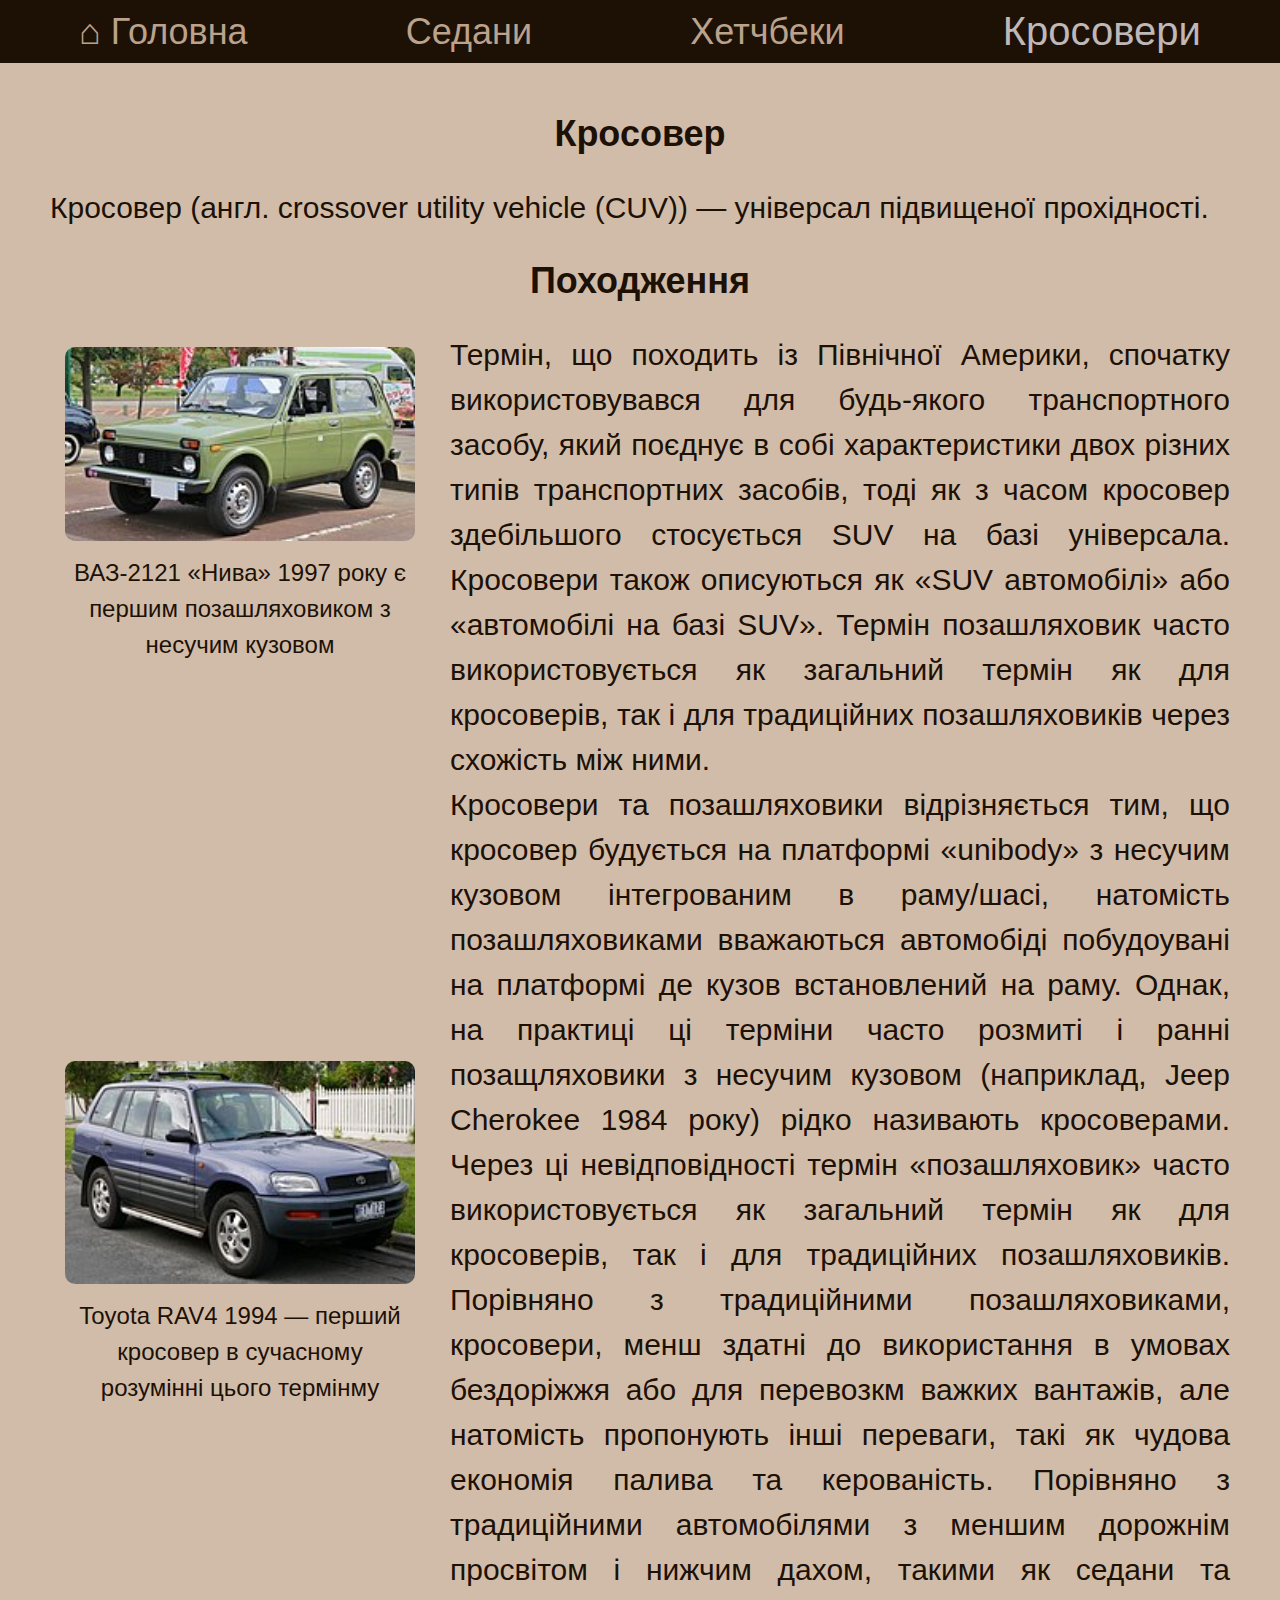
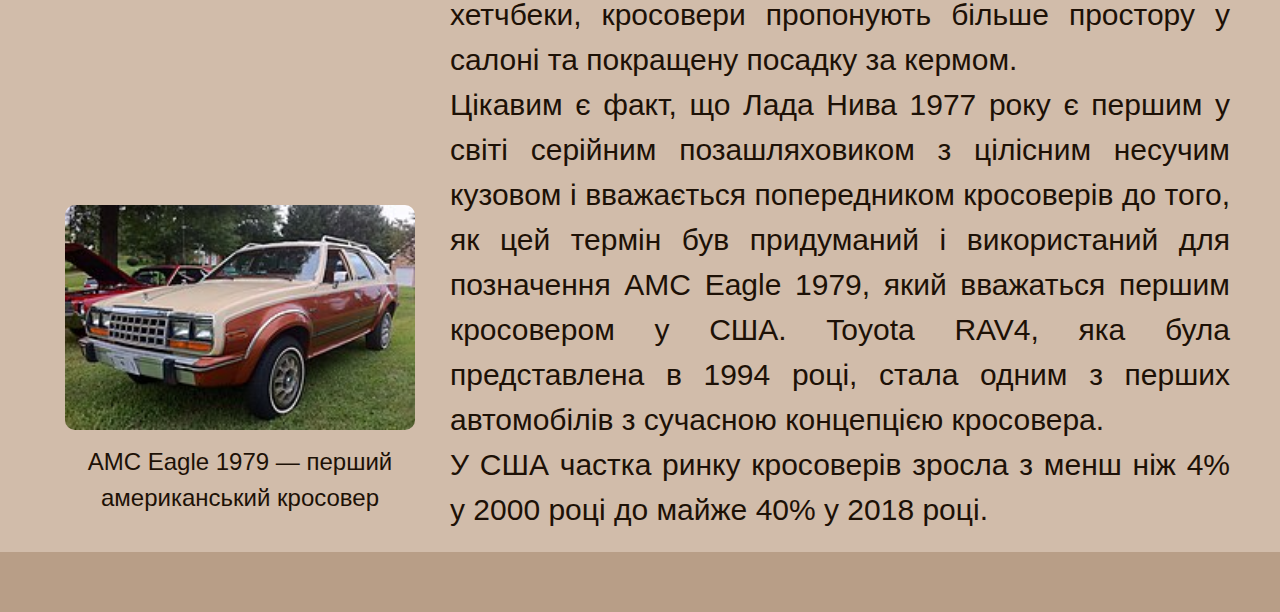
==== crossover.html @ 93b65f20 "Site is ready" ====
<!DOCTYPE html>
<html lang="uk">
<head>
    <meta charset="UTF-8">
    <meta name="author" content="Шевчук Вікторія">
    <title>Кросовери</title>
    <link rel="stylesheet" href="./styles.css">
    <link rel="stylesheet" href="./styles_crossover.css">
    <style>
        body{
            margin: 0;
            background-color: rgb(209, 188, 170);
            font-family: 'Arial Narrow Bold', 'Lucida Sans Unicode', Verdana, sans-serif;
        }   
    </style>
</head>
<body>
    <div class="header">
        <ul class="main-menu">
            <li>
                <a href="index.html">&#8962; Головна</a>
            </li>
            <li>
                <a href="sedan.html">Седани</a>
            </li>
            <li>
                <a href="hatchback.html">Хетчбеки</a>
            </li>
            <li>
                <a href="crossover.html">Кросовери</a>
            </li>
        </ul>
    </div>
    <div class="content">
        <h2>Кросовер</h2>
        <p class="upper-text">
            Кросовер (англ. crossover utility vehicle (CUV)) — універсал підвищеної прохідності.
        </p>
        <h2>Походження</h2>
        <div class="info">
            <div class="pictures">
                <div class="group">
                    <a href="./pictures/1987_Lada_Niva_1600.jpg" target="_blank">
                        <img src="./pictures/1987_Lada_Niva_1600.jpg" alt="Hyundai Tucson" class="car-picture">
                    </a>
                    <p>ВАЗ-2121 «Нива» 1997 року є першим позашляховиком з несучим кузовом</p>
                </div>
                <div class="group">
                    <a href="./pictures/1995_Toyota_RAV4_(SXA11R)_Cruiser_wagon_(2015-07-14)_01.jpg" target="_blank">
                        <img src="./pictures/1995_Toyota_RAV4_(SXA11R)_Cruiser_wagon_(2015-07-14)_01.jpg" alt="Hyundai Tucson" class="car-picture">
                    </a>
                    <p>Toyota RAV4 1994 — перший кросовер в сучасному розумінні цього термінму</p>    
                </div>
                <div class="group">
                    <a href="./pictures/1982_AMC_Eagle_4-door_wagon_two-tone_03.jpg" target="_blank">
                        <img src="./pictures/1982_AMC_Eagle_4-door_wagon_two-tone_03.jpg" alt="Hyundai Tucson" class="car-picture">
                    </a>
                    <p>AMC Eagle 1979 — перший американський кросовер</p>
                </div>                
            </div>
            <div class="text">
                <p>
                    Термін, що походить із Північної Америки, спочатку використовувався для 
                    будь-якого транспортного засобу, який поєднує в собі характеристики двох 
                    різних типів транспортних засобів, тоді як з часом кросовер здебільшого 
                    стосується SUV на базі універсала. Кросовери також описуються як «SUV 
                    автомобілі» або «автомобілі на базі SUV». Термін позашляховик часто 
                    використовується як загальний термін як для кросоверів, так і для 
                    традиційних позашляховиків через схожість між ними.<br>
                    Кросовери та позашляховики відрізняється тим, що кросовер будується на 
                    платформі «unibody» з несучим кузовом інтегрованим в раму/шасі, натомість 
                    позашляховиками вважаються автомобіді побудоувані на платформі де кузов 
                    встановлений на раму. Однак, на практиці ці терміни часто розмиті і ранні 
                    позащляховики з несучим кузовом (наприклад, Jeep Cherokee 1984 року) 
                    рідко називають кросоверами. Через ці невідповідності термін «позашляховик» 
                    часто використовується як загальний термін як для кросоверів, так і для 
                    традиційних позашляховиків. Порівняно з традиційними позашляховиками, 
                    кросовери, менш здатні до використання в умовах бездоріжжя або для 
                    перевозкм важких вантажів, але натомість пропонують інші переваги, 
                    такі як чудова економія палива та керованість. Порівняно з традиційними 
                    автомобілями з меншим дорожнім просвітом і нижчим дахом, такими як седани 
                    та хетчбеки, кросовери пропонують більше простору у салоні та покращену 
                    посадку за кермом.<br>
                    Цікавим є факт, що Лада Нива 1977 року є першим у світі серійним позашляховиком 
                    з цілісним несучим кузовом і вважається попередником кросоверів до того, як цей 
                    термін був придуманий і використаний для позначення AMC Eagle 1979, який 
                    вважаться першим кросовером у США. Toyota RAV4, яка була представлена ​​в 1994 
                    році, стала одним з перших автомобілів з сучасною концепцією кросовера.<br>
                    У США частка ринку кросоверів зросла з менш ніж 4% у 2000 році до майже 40% у 2018 році.
                </p>
            </div>
        </div>
    </div>
    <div class="footer">
    </div>
</body>
</html>
---- styles.css ----
a{
    text-decoration: none;
    color: inherit;
    font-family: 'Arial Narrow Bold', 'Lucida Sans Unicode', Verdana, sans-serif;
}

.main-menu{
    display: flex;
    align-content: center;
    justify-content: space-around;
    list-style-type: none;
    margin: 0;
    width: 100%;
}

ul{
    padding: 0;
}

.main-menu li{
    display: flex;
    color: rgb(187, 162, 140);
    font-family: 'Arial Narrow Bolds','Lucida Sans Unicode', Verdana, sans-serif;
    font-size: 36px;
    flex-direction: row;
    flex-wrap: wrap;
    align-content: center;
}

.header {
    background-color: rgb(29, 17, 6);
    height: 7vh;
    display: flex;
    align-items: center;
    justify-content: center;
}

.upper-center{
    height: 45vh;
    width: 100%;
    background-image:url(https://static.vecteezy.com/ti/fotos-gratis/t1/40911488-ai-gerado-uma-linha-do-luxo-carros-dentro-varios-cores-e-exibido-dentro-uma-showroom-com-foco-em-uma-vermelho-veiculos-frente-lado-e-roda-foto.jpeg); 
    background-size: cover;
    background-position: center;
    background-repeat: no-repeat;
    display: flex;
    align-items: center;
    text-align: center;
    flex-wrap: wrap;
}

.upper-center::after {
    content: ""; 
    background-color:  rgba(29, 17, 6, 0.70); 
    position: absolute; 
    
    left: 0;
    width: 100%;
    height: 45vh;
    z-index: 0; 
}

.upper-center h1 {
    position: relative;
    z-index: 1;
    color: rgb(192, 179, 179);
    padding-left: 5%;
    font-size: 72px;
    font-style: italic;
    font-family: Georgia, 'Times New Roman', Times, serif;
    margin: 0;
}

h2 {
    color: rgb(29, 17, 6);
    font-size: 36px;
}

p{
    color: rgb(29, 17, 6);
    font-size: 30px;
    line-height: 1.5;
    text-align: justify;
    margin: 0;
}

.content {
    padding-top: 20px;
    padding-bottom: 20px;
    padding-left: 50px;
    padding-right: 50px;
}

.footer{
    padding-bottom: 50px;
    padding-top: 10px;
    display: flex;
    flex-direction: column;
    align-items: center;
    background-color: rgb(184, 158, 135);
}
---- styles_crossover.css ----
.car-picture {
    width: 350px;
    height: auto;
    margin-bottom: 10px;
    border-radius: 10px;
}

.pictures{
    padding: 15px;
    display: flex;
    flex-direction: column;
    justify-content: space-between;
    margin-right: 20px;  
}

.group{
    display: flex;
    flex-direction: column;
}

.group p{
    font-size: 24px;
    text-align: center;
}

.text{
    display: flex;
    flex-direction: column;     
}

.car-picture:hover {
    transform: scale(1.1);
    cursor: pointer;
}

.main-menu li:last-child{
    font-size: 40px;
    color:rgb(190, 184, 184);
}

.content{
    display: flex;
    flex-direction: column;
}

.info{
    display: flex;
    flex-direction: row;
}

h2{
    text-align: center;
}

.upper-text{
    text-align: left !important;
}
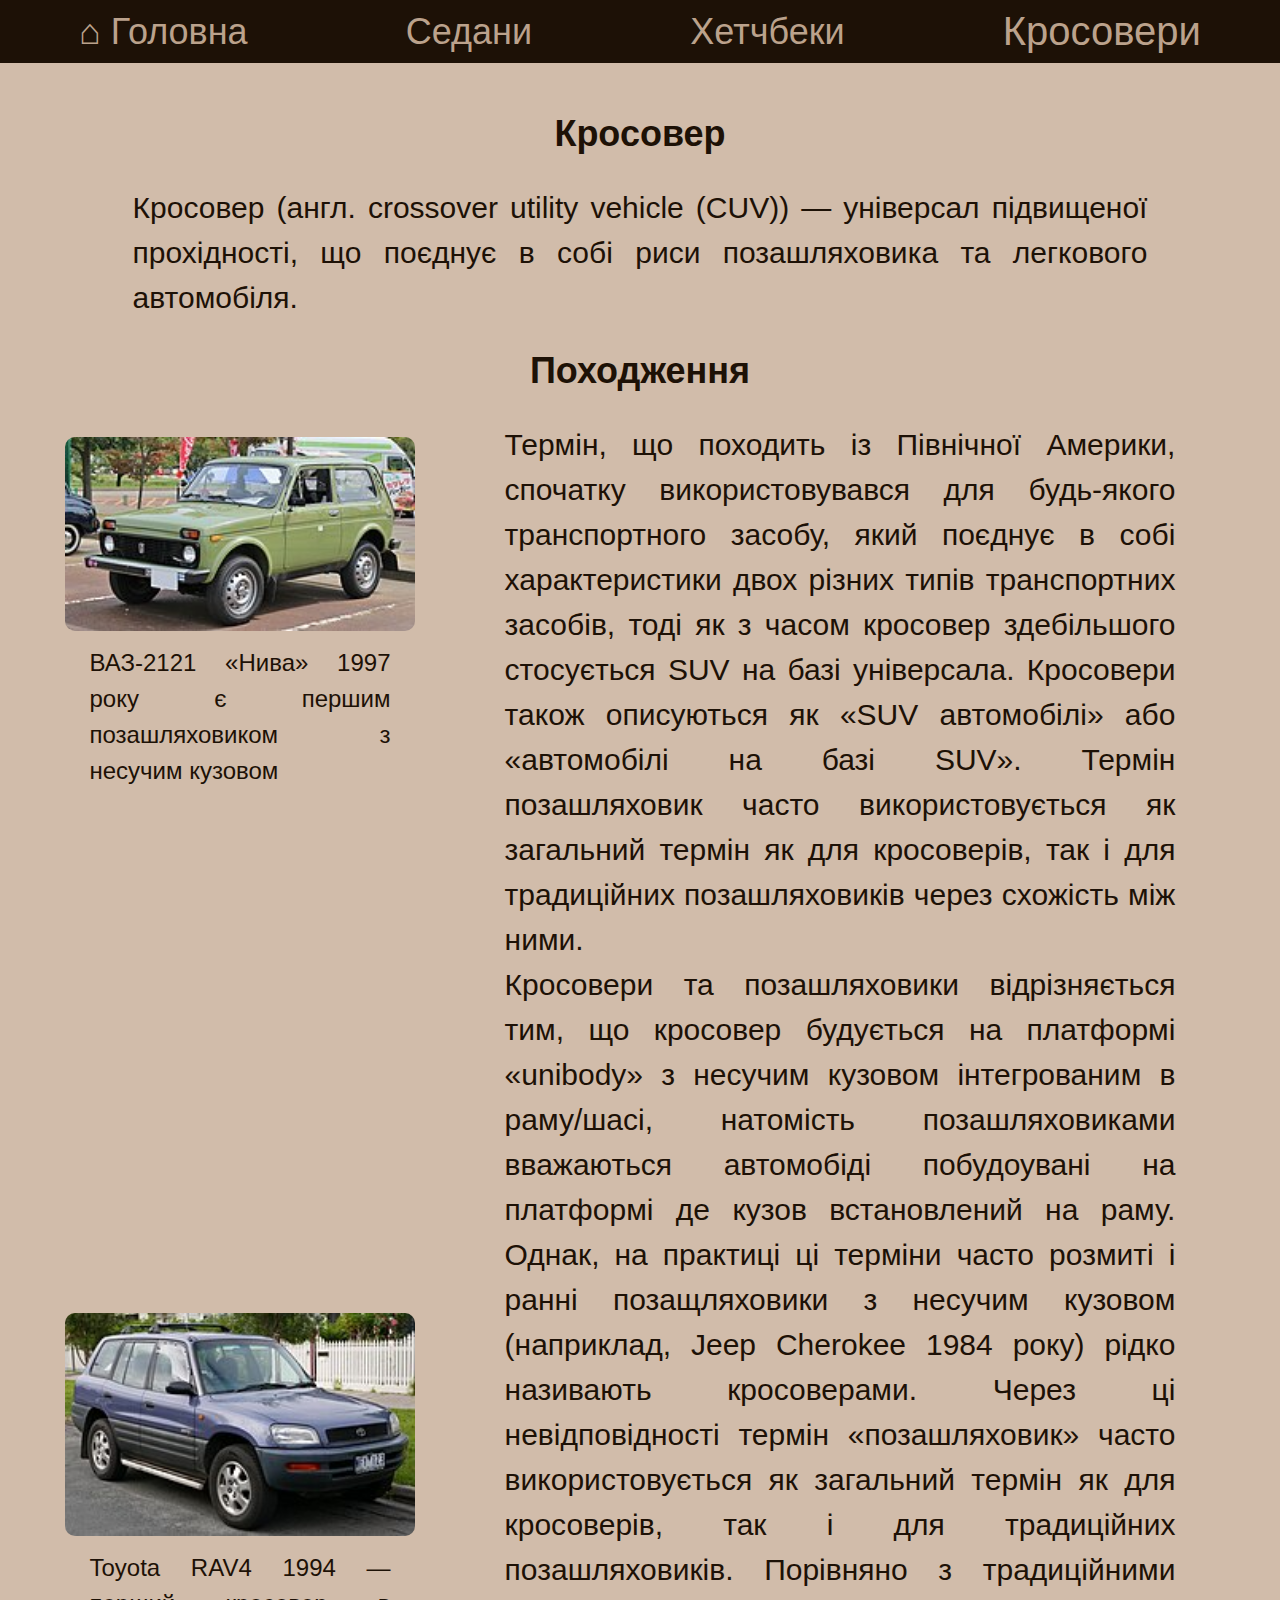
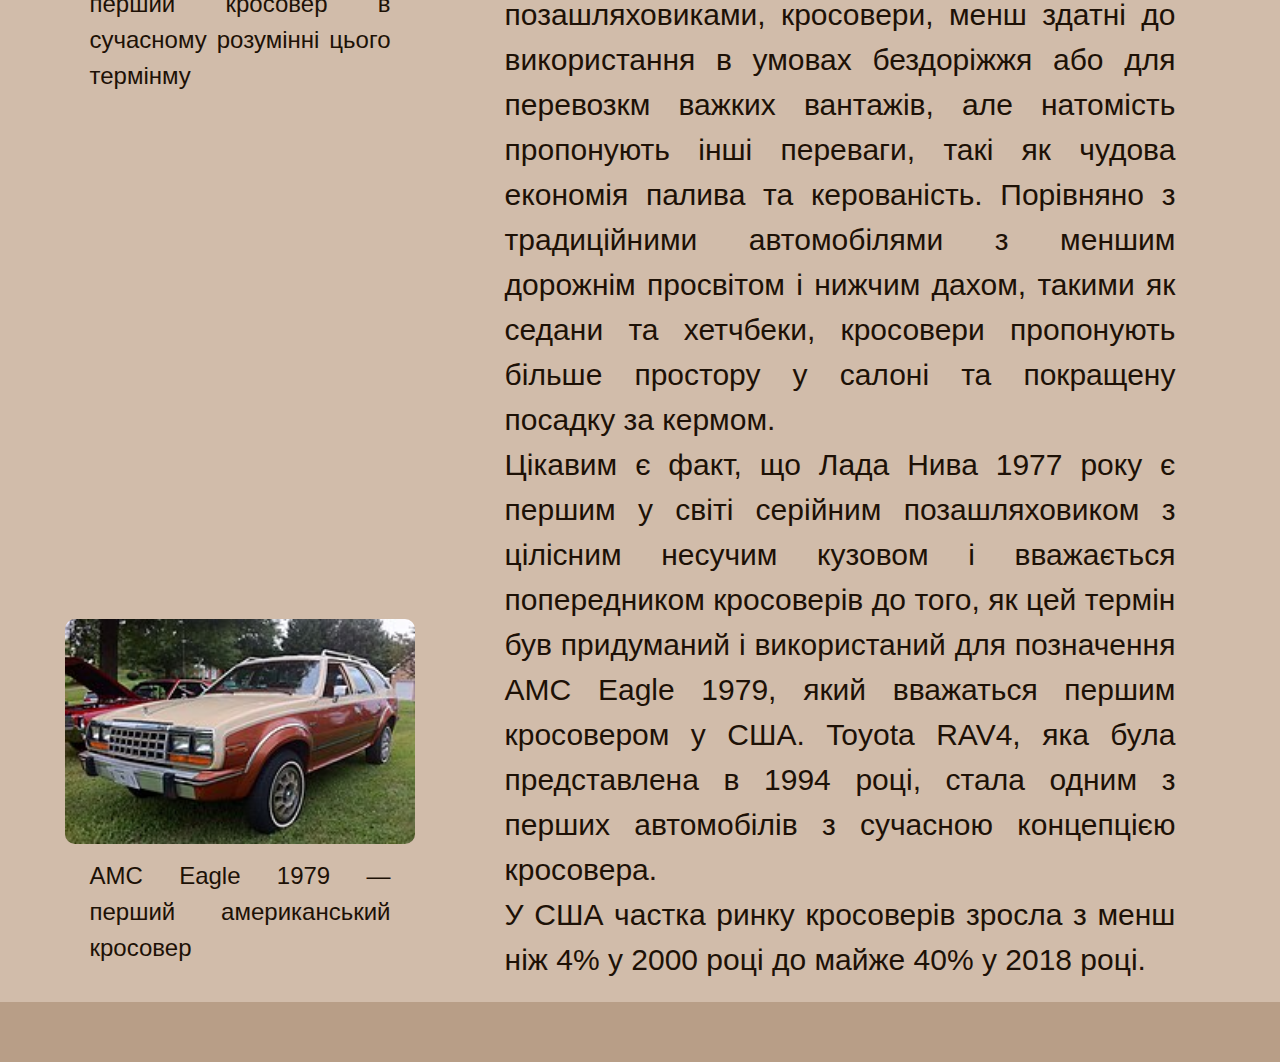
==== commit 75f6c5cb: "Scripts was updated" ====
--- a/crossover.html
+++ b/crossover.html
@@ -34,7 +34,8 @@
     <div class="content">
         <h2>Кросовер</h2>
         <p class="upper-text">
-            Кросовер (англ. crossover utility vehicle (CUV)) — універсал підвищеної прохідності.
+            Кросовер (англ. crossover utility vehicle (CUV)) — універсал підвищеної прохідності,
+             що поєднує в собі риси позашляховика та легкового автомобіля.
         </p>
         <h2>Походження</h2>
         <div class="info">
--- a/styles.css
+++ b/styles.css
@@ -1,7 +1,17 @@
+body{
+    background-color: #D1BCAA;
+    margin: 0;
+    font-family:   'Lucida Sans Unicode', Verdana, sans-serif;
+}
+
 a{
     text-decoration: none;
-    color: inherit;
-    font-family: 'Arial Narrow Bold', 'Lucida Sans Unicode', Verdana, sans-serif;
+    color: rgb(187, 162, 140);
+}
+
+#light_text
+{
+    color: rgb(192, 179, 179);
 }
 
 .main-menu{
@@ -20,11 +30,9 @@
 .main-menu li{
     display: flex;
     color: rgb(187, 162, 140);
-    font-family: 'Arial Narrow Bolds','Lucida Sans Unicode', Verdana, sans-serif;
     font-size: 36px;
     flex-direction: row;
-    flex-wrap: wrap;
-    align-content: center;
+    align-items: center;
 }
 
 .header {
@@ -44,8 +52,6 @@
     background-repeat: no-repeat;
     display: flex;
     align-items: center;
-    text-align: center;
-    flex-wrap: wrap;
 }
 
 .upper-center::after {
@@ -79,7 +85,7 @@
     color: rgb(29, 17, 6);
     font-size: 30px;
     line-height: 1.5;
-    text-align: justify;
+    text-align: justify !important;
     margin: 0;
 }
 
--- a/styles_crossover.css
+++ b/styles_crossover.css
@@ -52,6 +52,7 @@
     text-align: center;
 }
 
-.upper-text{
-    text-align: left !important;
+p{
+    text-align: left;
+    margin: 0 7% 0 7%;
 }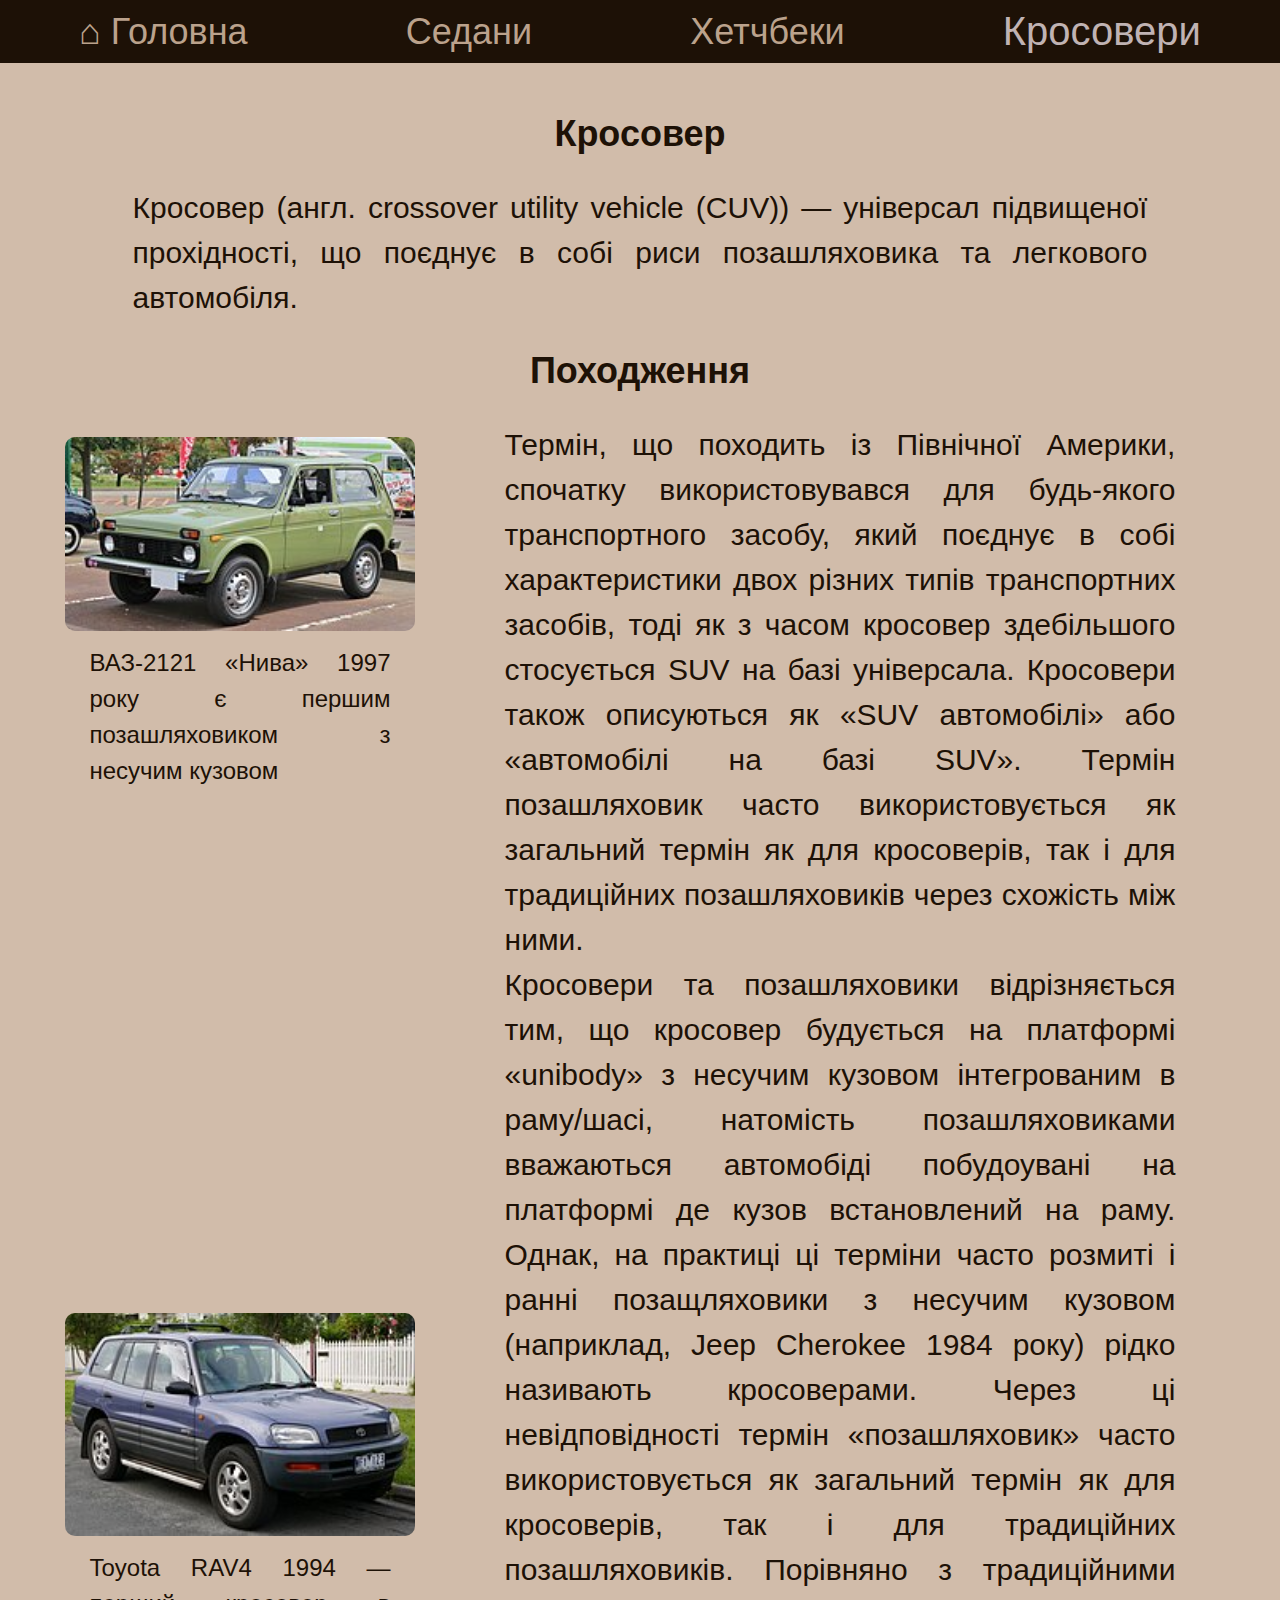
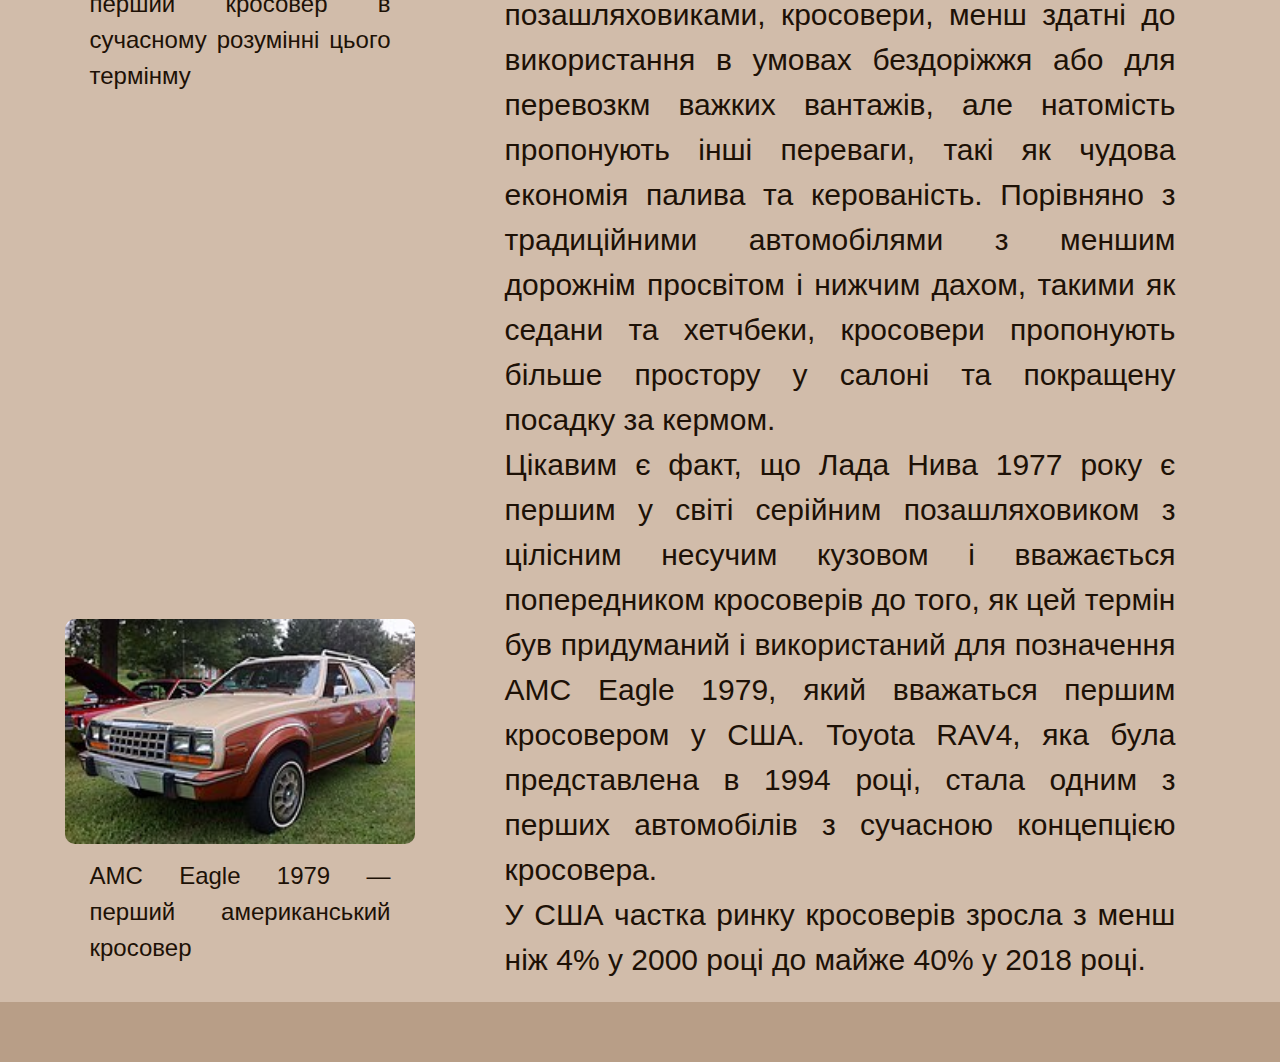
==== commit 4e285280: "Some styles was changed (light_text)" ====
--- a/crossover.html
+++ b/crossover.html
@@ -27,7 +27,7 @@
                 <a href="hatchback.html">Хетчбеки</a>
             </li>
             <li>
-                <a href="crossover.html">Кросовери</a>
+                <a href="crossover.html" id="light_text">Кросовери</a>
             </li>
         </ul>
     </div>
--- a/styles_crossover.css
+++ b/styles_crossover.css
@@ -35,7 +35,6 @@
 
 .main-menu li:last-child{
     font-size: 40px;
-    color:rgb(190, 184, 184);
 }
 
 .content{
